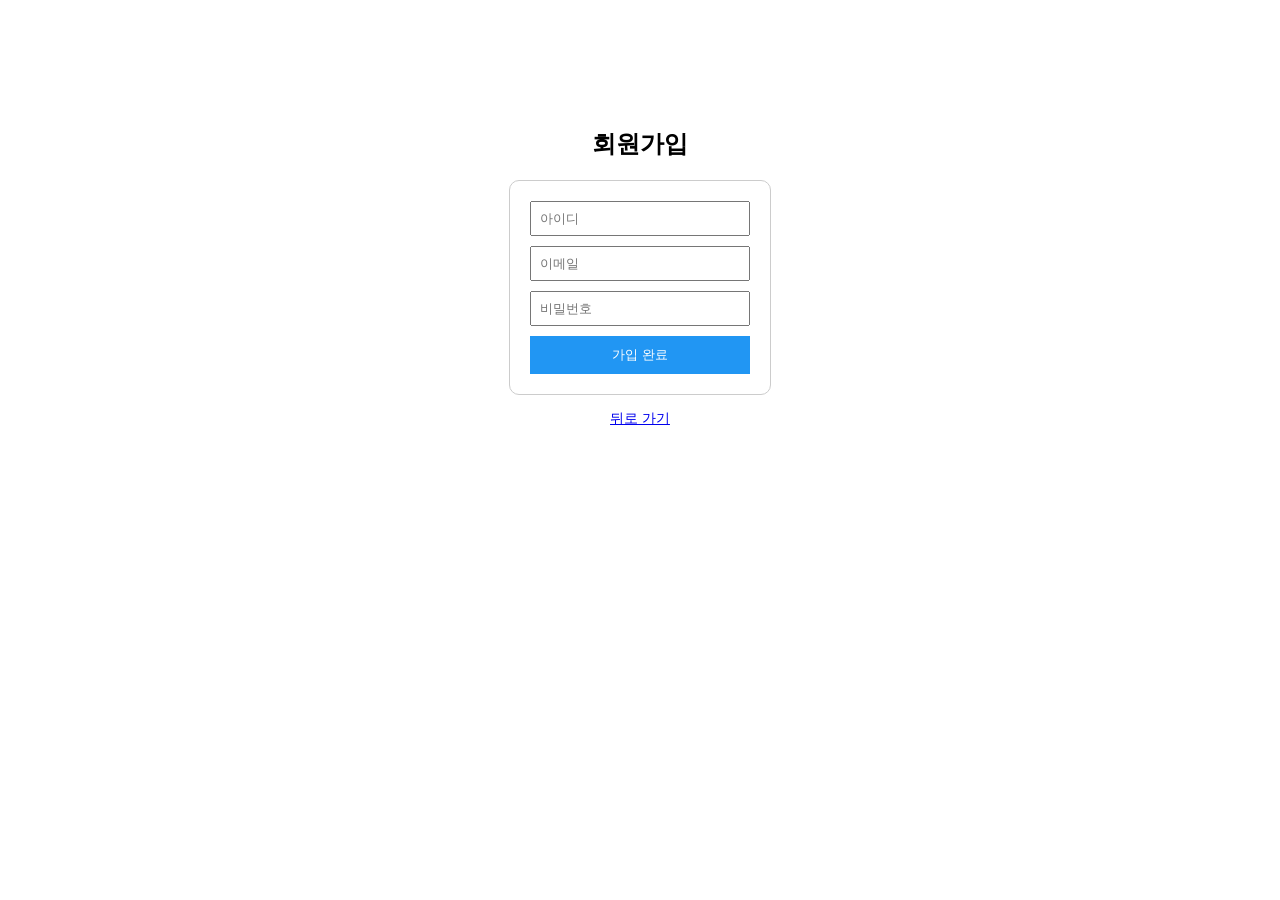
==== register.html @ c167c49b "Create register.html" ====
<!DOCTYPE html>
<html lang="ko">
<head>
    <meta charset="UTF-8">
    <title>회원가입 페이지</title>
    <style>
        body { font-family: sans-serif; display: flex; flex-direction: column; align-items: center; padding-top: 100px; }
        form { border: 1px solid #ccc; padding: 20px; border-radius: 10px; }
        input { display: block; margin-bottom: 10px; padding: 8px; width: 200px; }
        button { width: 100%; padding: 10px; background: #2196F3; color: white; border: none; cursor: pointer; }
        .back-link { margin-top: 15px; font-size: 14px; }
    </style>
</head>
<body>
    <h2>회원가입</h2>
    <form>
        <input type="text" placeholder="아이디">
        <input type="email" placeholder="이메일">
        <input type="password" placeholder="비밀번호">
        <button type="submit">가입 완료</button>
    </form>
    <a href="index.html" class="back-link">뒤로 가기</a>
</body>
</html>
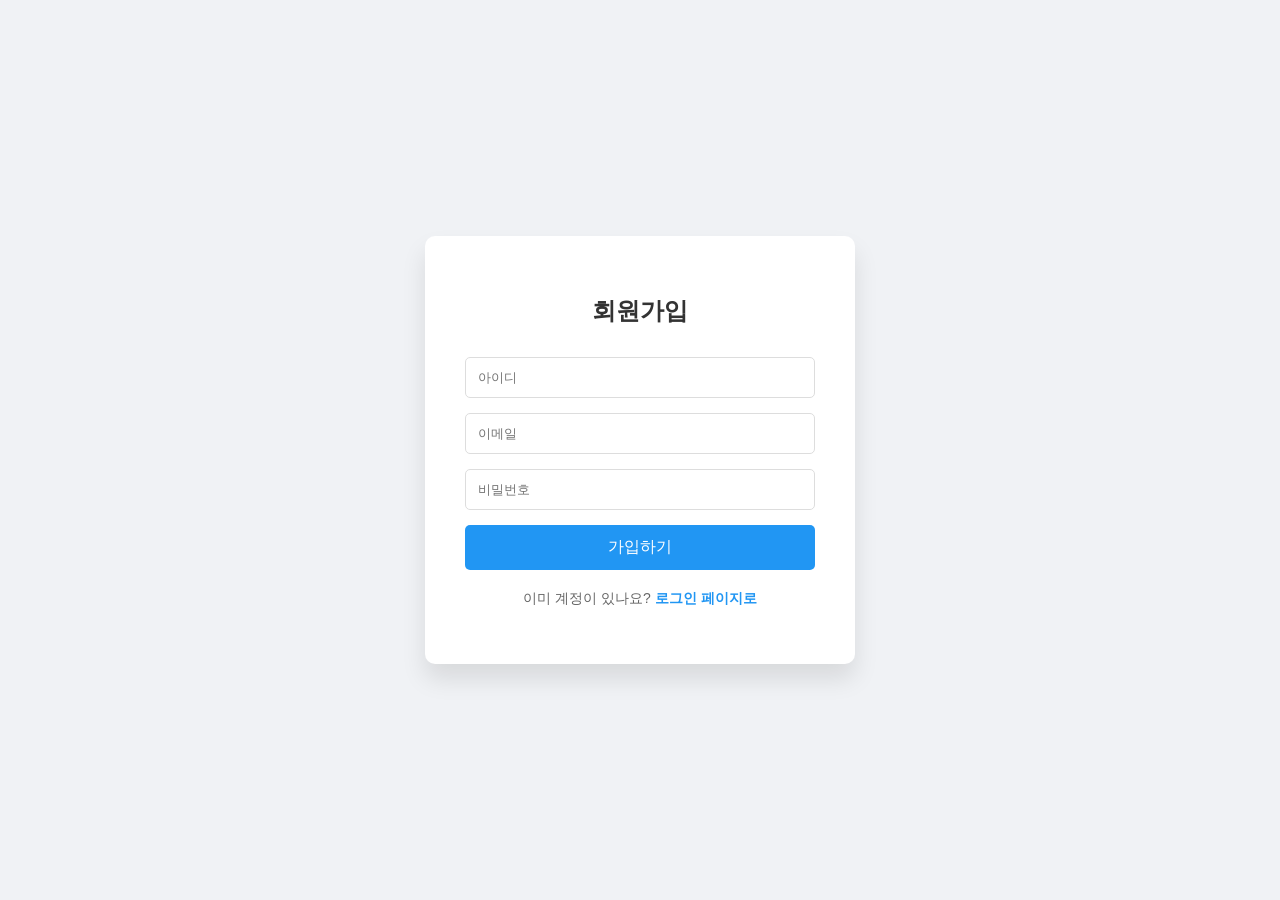
==== commit 355ae142: "Update register.html" ====
--- a/register.html
+++ b/register.html
@@ -2,23 +2,34 @@
 <html lang="ko">
 <head>
     <meta charset="UTF-8">
-    <title>회원가입 페이지</title>
+    <meta name="viewport" content="width=device-width, initial-scale=1.0">
+    <title>회원가입</title>
     <style>
-        body { font-family: sans-serif; display: flex; flex-direction: column; align-items: center; padding-top: 100px; }
-        form { border: 1px solid #ccc; padding: 20px; border-radius: 10px; }
-        input { display: block; margin-bottom: 10px; padding: 8px; width: 200px; }
-        button { width: 100%; padding: 10px; background: #2196F3; color: white; border: none; cursor: pointer; }
-        .back-link { margin-top: 15px; font-size: 14px; }
+        /* 로그인 화면과 동일한 스타일 유지 */
+        body { font-family: 'Segoe UI', sans-serif; display: flex; justify-content: center; align-items: center; height: 100vh; margin: 0; background-color: #f0f2f5; }
+        .container { background: #fff; width: 350px; padding: 40px; border-radius: 10px; box-shadow: 0 15px 25px rgba(0,0,0,0.1); }
+        h2 { text-align: center; margin-bottom: 30px; color: #333; }
+        .input-field { width: 100%; padding: 12px; margin-bottom: 15px; border: 1px solid #ddd; border-radius: 5px; box-sizing: border-box; }
+        .submit-btn { width: 100%; padding: 12px; background: #2196F3; border: none; color: white; font-size: 16px; border-radius: 5px; cursor: pointer; }
+        ol { list-style: none; padding: 0; margin-top: 20px; text-align: center; }
+        .li { font-size: 14px; color: #666; }
+        .li a { color: #2196F3; text-decoration: none; font-weight: bold; }
     </style>
 </head>
 <body>
-    <h2>회원가입</h2>
-    <form>
-        <input type="text" placeholder="아이디">
-        <input type="email" placeholder="이메일">
-        <input type="password" placeholder="비밀번호">
-        <button type="submit">가입 완료</button>
-    </form>
-    <a href="index.html" class="back-link">뒤로 가기</a>
+    <div class="container">
+        <h2>회원가입</h2>
+        <form>
+            <input type="text" class="input-field" placeholder="아이디" required>
+            <input type="email" class="input-field" placeholder="이메일" required>
+            <input type="password" class="input-field" placeholder="비밀번호" required>
+            <button type="submit" class="submit-btn">가입하기</button>
+        </form>
+        <ol>
+            <li class="li">
+                이미 계정이 있나요? <a href="index.html">로그인 페이지로</a>
+            </li>
+        </ol>
+    </div>
 </body>
 </html>
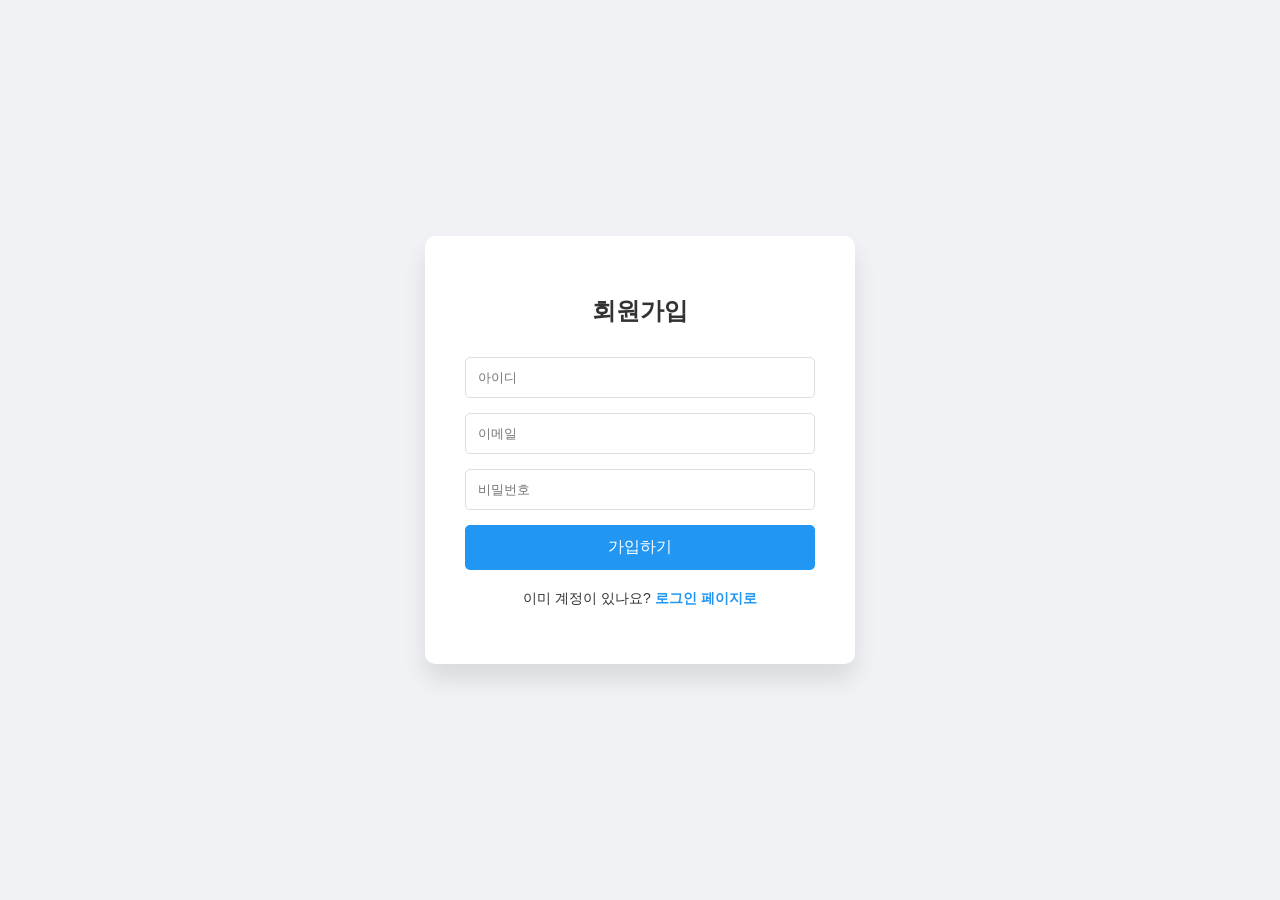
==== commit 83fe0b25: "Update register.html" ====
--- a/register.html
+++ b/register.html
@@ -12,7 +12,7 @@
         .input-field { width: 100%; padding: 12px; margin-bottom: 15px; border: 1px solid #ddd; border-radius: 5px; box-sizing: border-box; }
         .submit-btn { width: 100%; padding: 12px; background: #2196F3; border: none; color: white; font-size: 16px; border-radius: 5px; cursor: pointer; }
         ol { list-style: none; padding: 0; margin-top: 20px; text-align: center; }
-        .li { font-size: 14px; color: #666; }
+        .li { font-size: 14px; color: #333; }
         .li a { color: #2196F3; text-decoration: none; font-weight: bold; }
     </style>
 </head>
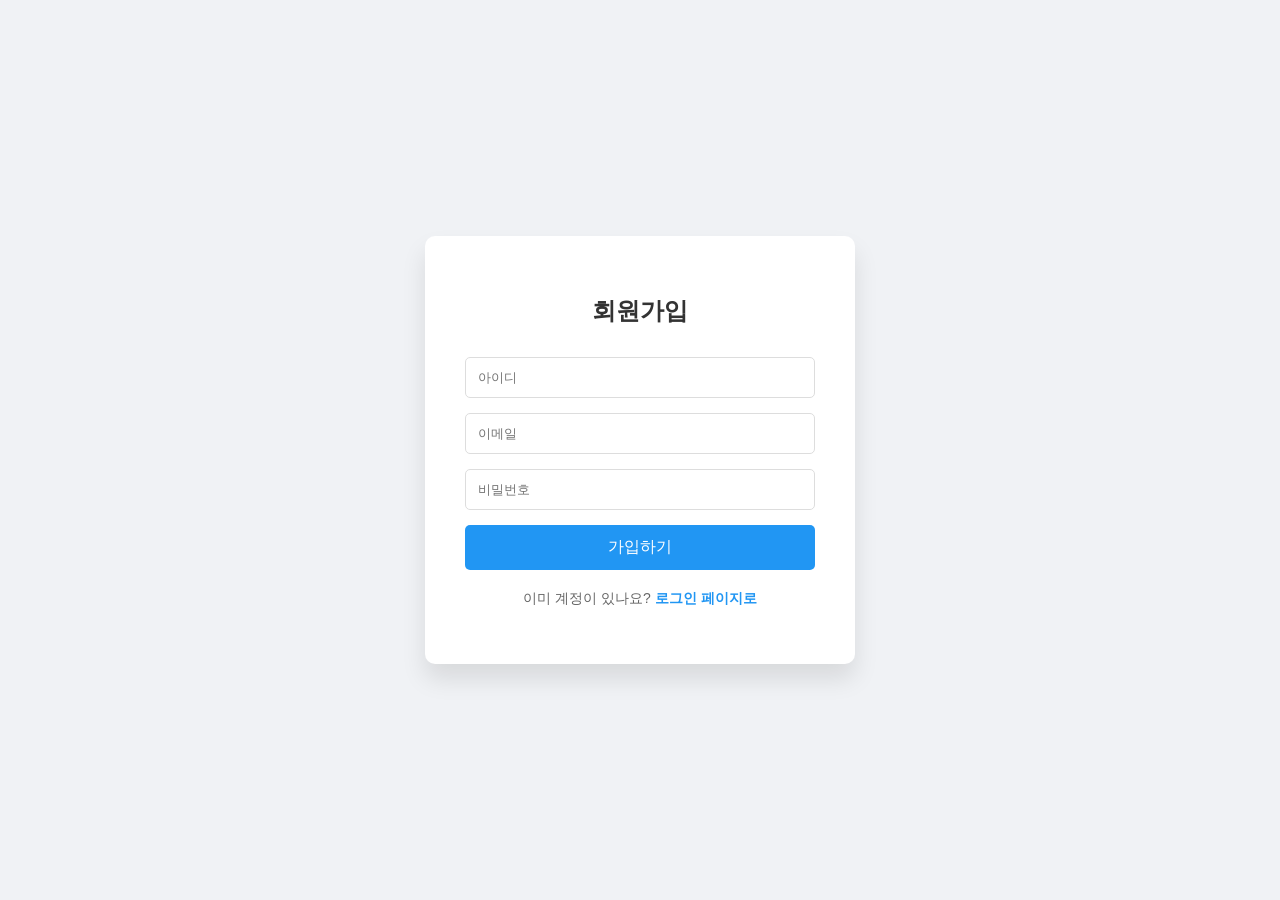
==== commit d1a438e8: "Update register.html" ====
--- a/register.html
+++ b/register.html
@@ -12,7 +12,7 @@
         .input-field { width: 100%; padding: 12px; margin-bottom: 15px; border: 1px solid #ddd; border-radius: 5px; box-sizing: border-box; }
         .submit-btn { width: 100%; padding: 12px; background: #2196F3; border: none; color: white; font-size: 16px; border-radius: 5px; cursor: pointer; }
         ol { list-style: none; padding: 0; margin-top: 20px; text-align: center; }
-        .li { font-size: 14px; color: #333; }
+        .li { font-size: 14px; color: #666; }
         .li a { color: #2196F3; text-decoration: none; font-weight: bold; }
     </style>
 </head>
